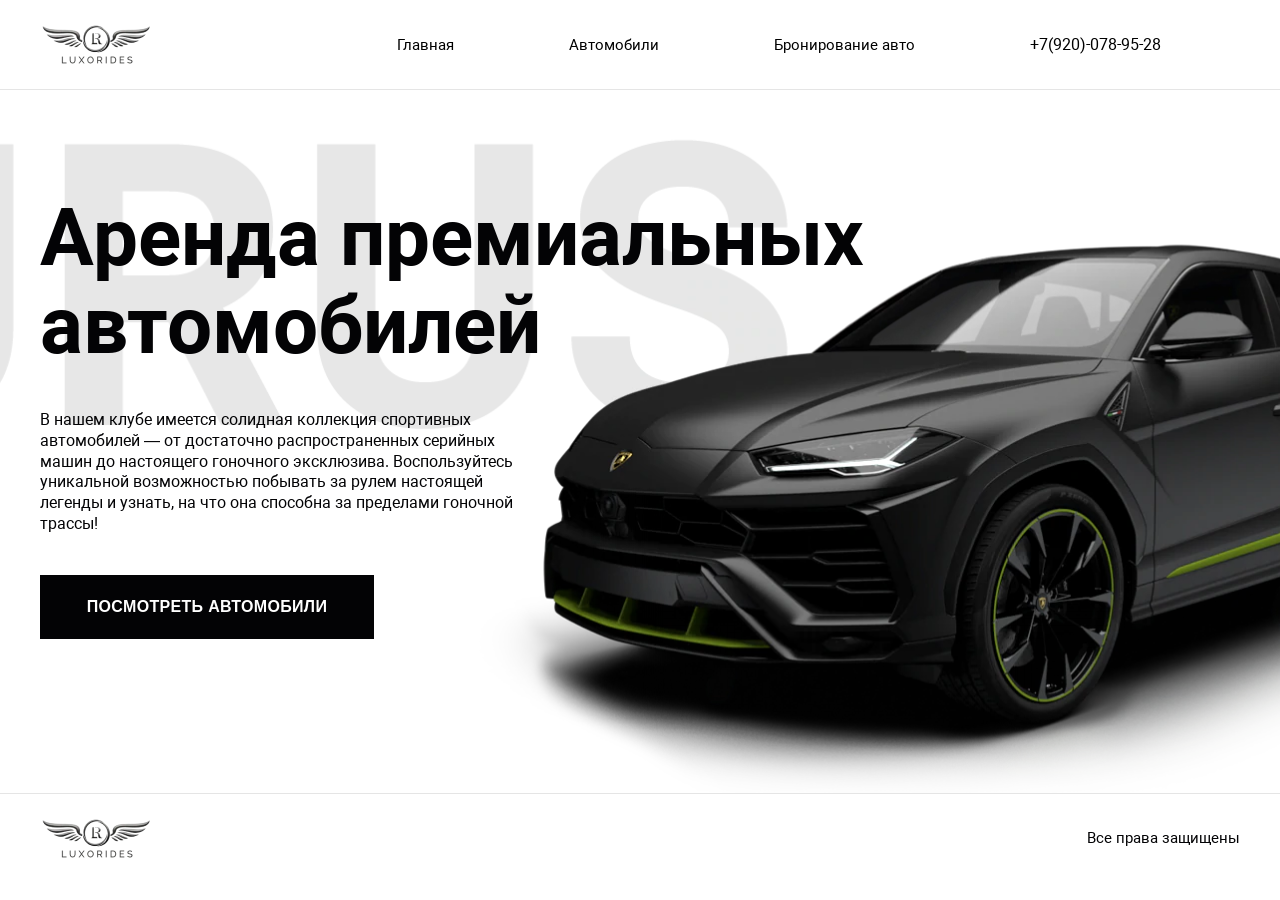
==== index.html @ 40739014 "first commit" ====
<!DOCTYPE html>
<html lang="ru">
<head>
    <meta charset="UTF-8">
    <meta http-equiv="X-UA-Compatible" content="IE=edge">
    <meta name="viewport" content="width=device-width, initial-scale=1.0">
    <title>Главная</title>
    <link rel="stylesheet" href="style.css">

</head>
<body>
    <header class="header">
        <div class="container">
            <div class="logo">
                <img src="img/logo.png" alt="Логитип">
            </div>
            <nav class="menu">
                <ul>
                    <li class="menu-items">
                        <a href="#">Главная</a>
                    </li>
                    <li class="menu-items">
                        <a href="cars.html">Автомобили</a>
                    </li>
                    <li class="menu-items">
                        <a href="order.html">Бронирование авто</a>
                    </li>
                    <li>
                        +7(920)-078-95-28
                    </li>
                </ul>
            </nav>
        </div>
    </header>

    <section class="main">
        <div class="container">
            <div class="main-info">
                <h1 class="main-title">Аренда премиальных автомобилей</h1>
                <div class="main-text">В нашем клубе имеется солидная коллекция спортивных автомобилей — от достаточно распространенных серийных машин до настоящего гоночного эксклюзива. Воспользуйтесь уникальной возможностью побывать за рулем настоящей легенды и узнать, на что она способна за пределами гоночной трассы!</div>
                <div class="main-action">
                    <button onclick="redirect_cars();" class="button">Посмотреть автомобили</button>
                    <script>
                        function redirect_cars() {window.location = 'cars.html';}
                    </script>
                </div>
            </div>
        </div> 
    </section>
    <footer class="footer">
        <div class="container">
            <div class="logo">
                <img src="img/logo.png" alt="Логитип">
            </div>
            <div class="rights">Все права защищены</div>
        </div>
    </footer>
</body>
</html>
---- style.css ----
* {
    padding: 0;
    margin: 0;
}

@font-face {
    font-family: Roboto;
    src: url("fonts/Roboto.ttf");
}

@font-face {
    font-family: Roboto;
    src: url("fonts/Robotobold.ttf");
    font-weight: bold;
}

body {
    font-family: Roboto, sans-serif;
}

.header {
    border-bottom: 1px solid #E5E5E5;
    padding: 25px 0;
}

.container {
    max-width: 1200px;
    margin: 0 auto;
}

.header .container {
    display: flex;
    align-items: center;
}

.logo img {
    vertical-align: bottom;
}

.menu {
    margin-left: 244px;
}

.menu ul {
    list-style: none;
    display: flex;
}

.menu-items{
    margin-right: 115px;
}

.menu-items a {
    font-weight: 400;
    font-size: 15px;
    text-decoration: none;
    color: black;
}

.menu-items a:hover{
    border-bottom: 2px solid black;
}



.main {
    background-image: url("img/background.png");
    background-position: center;
    background-size: cover;
    padding: 104px 0 154px 0;
}

.main-info {
    max-width: 900px;
}

.main-title {
    
    font-weight: bold;
    font-size: 80px;
    line-height: 110%;
    color: #030305;
    margin-bottom: 40px;
}

.main-text {
    font-size: 16px;
    line-height: 130%;
    color: #030305;
    margin-bottom: 40px;
    max-width: 504px;
}

.button {
    padding: 20px;
    width: 334px;
    height: 64px;
    background: #030305;
    border: 0;
    box-sizing: border-box;
    text-align: center;
    font-weight: bold;
    font-size: 16px;
    letter-spacing: 0.02em;
    text-transform: uppercase;
    color: #FFFFFF;
    transition: background-color .5s;
}

.button:hover {
    cursor: pointer;
    background: #575757;
}

.car {
    padding: 100px 0;
}

.sub-title {
    font-style: bold;
    font-size: 60px;
    line-height: 70px;
    color: #030305;
}

.car-items{
    display: flex;
    flex-wrap: wrap;
    align-items: center;
    justify-content: space-between;
}

.car-item{
    max-width: 384px;
    text-align: center;
    margin-top: 40px;
}

.car-item-img:hover img {
    transform: scale(1.1);
}

.car-item-img img {
    vertical-align: bottom;
    transition: all .3s;
}

.car-item-title{
    font-weight: bold;
    font-size: 24px;
    line-height: 150%;
    letter-spacing: 0.02em;
    color: #030305;
    padding: 15px 0 17px;
}

.car-item-info{
    display: flex;
    align-items: center;
    justify-content: center;
}

.car-item-point{
    width: 110px;
    height: 92px;
    margin: 0 7.5px;
}

.car-item-point img{
    margin-bottom: 11px;
}

.car-item-action{
    margin-top: 13px;
}

.car-item-action .button{
    width: 100%;
    padding: 15px;
    height: 54px;
}

.car-item-point > div:nth-child(2) {
    font-weight: bold;
}

.price{
    overflow: hidden;
}

.price .container {
    position: relative;
    padding-bottom: 121px;
}
.price .sub-title{
    margin-bottom: 20px;
}

.price-text{
    font-size: 16px;
    line-height: 130%;
    color: #5D5D5F;
    margin-bottom: 60px;
}



.price-form{
    max-width: 344px;
}

.price-input{
    padding: 22px 18px;
    gap: 10px;
    width: 344px;
    height: 65px;
    background: #FFFFFF;
    border: 1px solid #5D5D5F;
    box-sizing: border-box;
    font-size: 16px;
    color: #000000;
    outline: none;
    margin-bottom: 15px;
}

.video_item {
    display: inline-block;
    max-width: 550px;
    position: absolute;
    bottom: 121px;
    left: 651px;
    z-index: 0;
}

.price-input::placeholder{
    color: #5D5D5F;
}

.price .button{
    width: 100%;
}

.footer{
    border-top: 1px solid #E5E5E5;
    padding: 25px 0;
}

.footer .container{
    display: flex;
    align-items: center;
    justify-content: space-between;
}

.rights{
    font-size: 15px;
    color: #030305
}
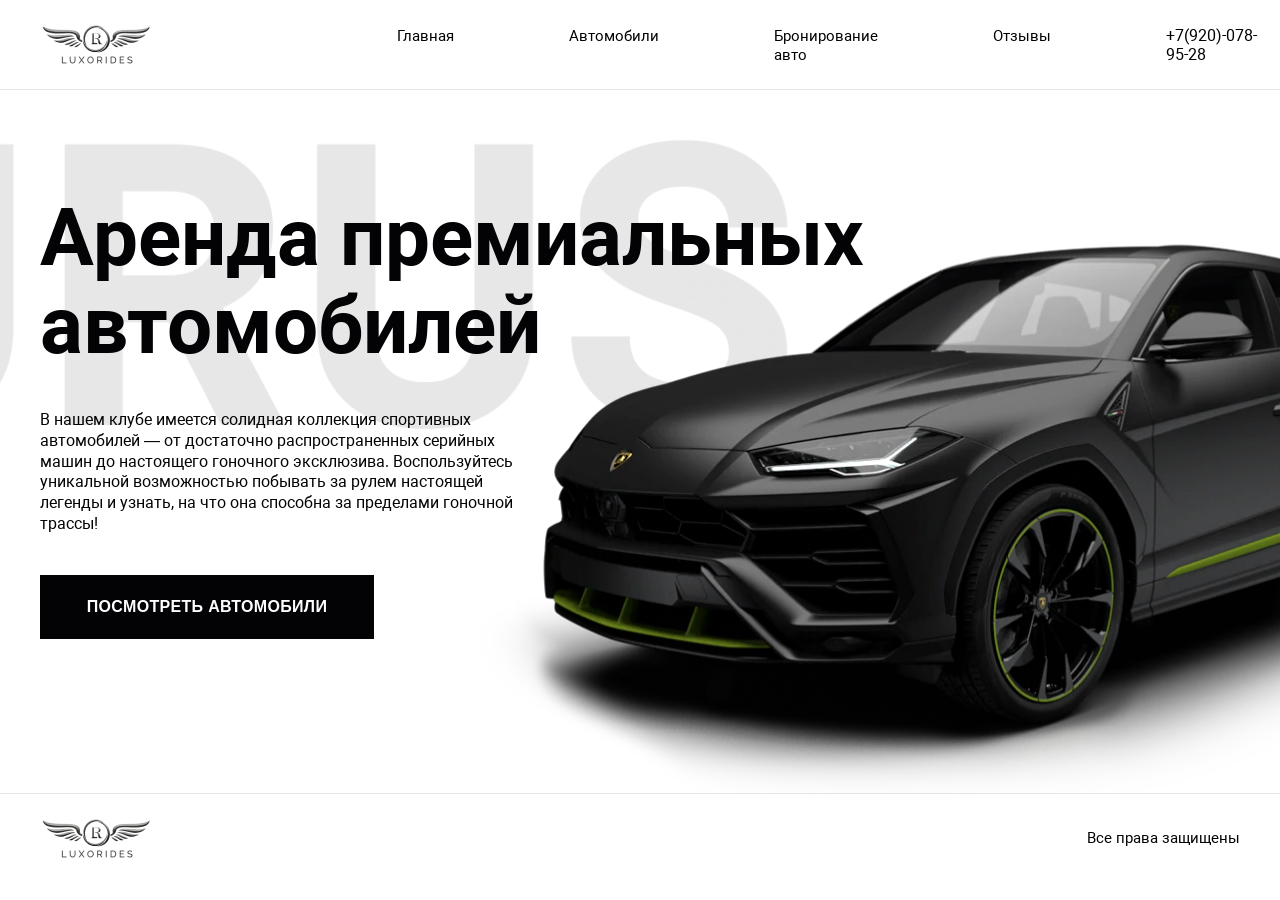
==== commit c21d062d: "Commit" ====
--- a/index.html
+++ b/index.html
@@ -12,7 +12,7 @@
     <header class="header">
         <div class="container">
             <div class="logo">
-                <img src="img/logo.png" alt="Логитип">
+                <img src="img/logo.png" alt="Логотип">
             </div>
             <nav class="menu">
                 <ul>
@@ -20,10 +20,13 @@
                         <a href="#">Главная</a>
                     </li>
                     <li class="menu-items">
-                        <a href="cars.html">Автомобили</a>
+                        <a href="cars.php">Автомобили</a>
                     </li>
                     <li class="menu-items">
-                        <a href="order.html">Бронирование авто</a>
+                        <a href="order.php">Бронирование авто</a>
+                    </li>
+                    <li class="menu-items">
+                        <a href="reviews.php">Отзывы</a>
                     </li>
                     <li>
                         +7(920)-078-95-28
@@ -41,7 +44,7 @@
                 <div class="main-action">
                     <button onclick="redirect_cars();" class="button">Посмотреть автомобили</button>
                     <script>
-                        function redirect_cars() {window.location = 'cars.html';}
+                        function redirect_cars() {window.location = 'cars.php';}
                     </script>
                 </div>
             </div>
--- a/style.css
+++ b/style.css
@@ -121,6 +121,7 @@
     font-size: 60px;
     line-height: 70px;
     color: #030305;
+    padding-top: 30px;
 }
 
 .car-items{
